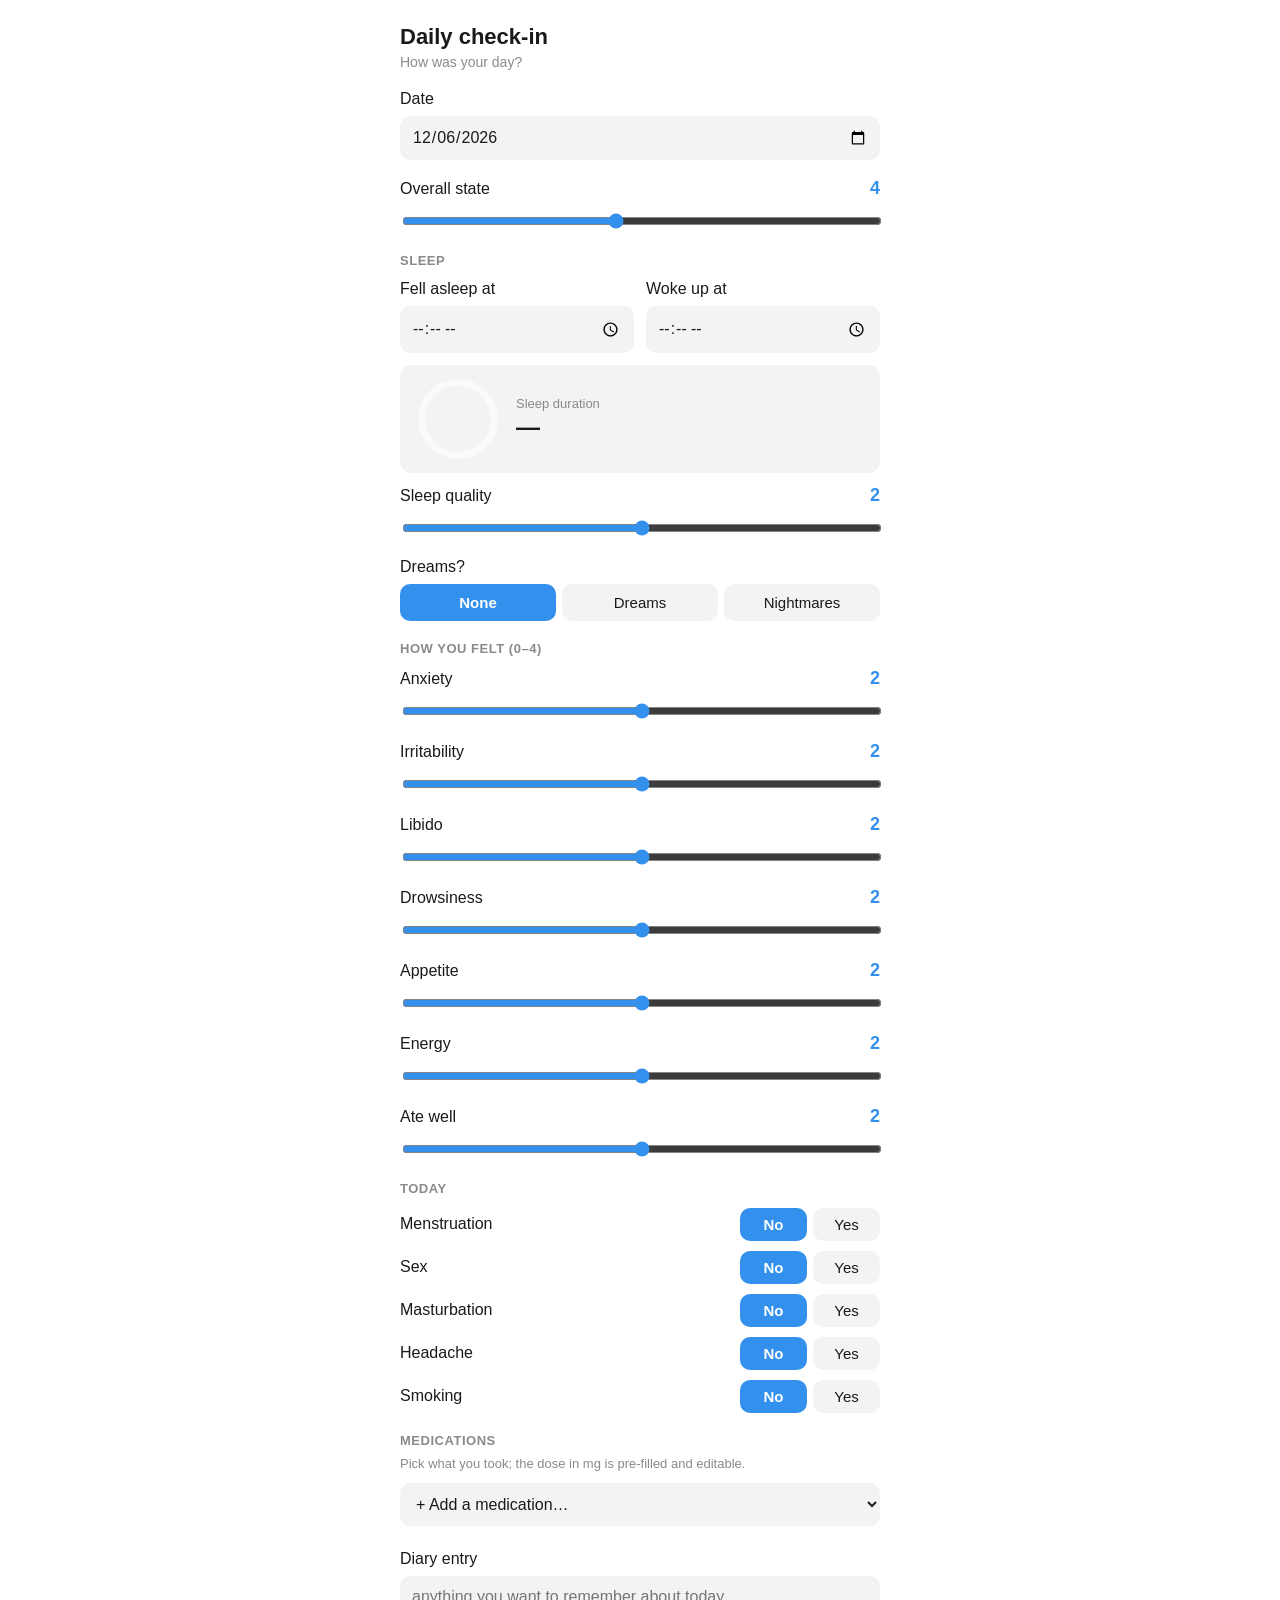
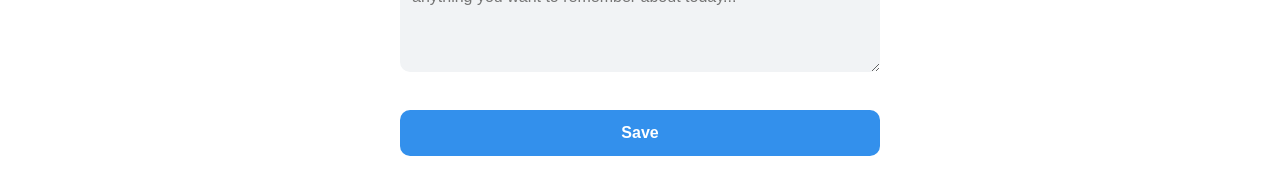
==== docs/index.html @ 918e532b "Add Smoking yes/no field Smoking toggle in the "Today" section, stored in a new "Smoking" column at " ====
<!DOCTYPE html>
<html lang="en">
<head>
  <meta charset="UTF-8">
  <meta name="viewport" content="width=device-width, initial-scale=1.0">
  <title>Makhi-Bot · daily questions</title>
  <!-- Telegram script: gives the form access to the theme, buttons and sending data to the bot -->
  <script src="https://telegram.org/js/telegram-web-app.js"></script>
  <!-- Load the stylesheet with the ?v= from the page URL so a new bot version busts the cache -->
  <script>
    (function () {
      var v = new URLSearchParams(location.search).get("v");
      var suffix = v ? "?v=" + encodeURIComponent(v) : "";
      document.write('<link rel="stylesheet" href="style.css' + suffix + '">');
    })();
  </script>
  <noscript><link rel="stylesheet" href="style.css"></noscript>
</head>
<body>
  <main class="card">
    <h1 data-translate="title">Daily check-in</h1>
    <p class="subtitle" data-translate="subtitle">How was your day?</p>

    <form id="form">

      <!-- ===== Date being filled in ===== -->
      <label class="field date-field">
        <span data-translate="q_date">Date</span>
        <input type="date" name="date" id="dateInput">
      </label>
      <p class="date-taken-msg" id="dateWarning" data-translate="date_taken" hidden>This date is already filled — pick another.</p>

      <!-- ===== Overall state (kept at the top, next to the date) ===== -->
      <label class="field slider">
        <span class="slider-head"><span data-translate="q_state">Overall state</span><output>4</output></span>
        <input type="range" name="state" min="0" max="9" value="4">
      </label>

      <!-- ===== Sleep ===== -->
      <section class="group">
        <h2 class="group-title" data-translate="sec_sleep">Sleep</h2>

        <div class="times">
          <label class="field">
            <span data-translate="q_bedtime">Fell asleep at</span>
            <input type="time" name="bedtime">
          </label>
          <label class="field">
            <span data-translate="q_wake">Woke up at</span>
            <input type="time" name="wake">
          </label>
        </div>

        <div class="sleep-viz">
          <svg viewBox="0 0 120 120" class="clock" aria-hidden="true">
            <circle cx="60" cy="60" r="52" class="ring-bg"></circle>
            <path id="sleepArc" class="ring-arc" d=""></path>
          </svg>
          <div class="sleep-duration">
            <span data-translate="sleep_duration_label">Sleep duration</span>
            <strong id="sleepDuration">—</strong>
          </div>
        </div>
      </section>

      <!-- ===== Sleep quality, dreams ===== -->
      <label class="field slider">
        <span class="slider-head"><span data-translate="q_sleep_quality">Sleep quality</span><output>2</output></span>
        <input type="range" name="sleep_quality" min="0" max="4" value="2">
      </label>

      <div class="field">
        <span class="label" data-translate="q_dreams">Dreams?</span>
        <div class="segmented" data-name="dreams">
          <label><input type="radio" name="dreams" value="none" checked><span data-translate="dream_none">None</span></label>
          <label><input type="radio" name="dreams" value="dreams"><span data-translate="dream_dreams">Dreams</span></label>
          <label><input type="radio" name="dreams" value="nightmares"><span data-translate="dream_nightmares">Nightmares</span></label>
        </div>
      </div>

      <label class="field" id="dreamNoteField" hidden>
        <span data-translate="q_dream_note">What was the dream about?</span>
        <textarea name="dream_note" rows="3" data-translate-placeholder="dream_note_placeholder" placeholder="what happened in the dream..."></textarea>
      </label>

      <!-- ===== Scales 1–5 ===== -->
      <section class="group">
        <h2 class="group-title" data-translate="sec_scales">How you felt (1–5)</h2>

        <label class="field slider">
          <span class="slider-head"><span data-translate="q_anxiety">Anxiety</span><output>2</output></span>
          <input type="range" name="anxiety" min="0" max="4" value="2">
        </label>
        <label class="field slider">
          <span class="slider-head"><span data-translate="q_irritability">Irritability</span><output>2</output></span>
          <input type="range" name="irritability" min="0" max="4" value="2">
        </label>
        <label class="field slider">
          <span class="slider-head"><span data-translate="q_libido">Libido</span><output>2</output></span>
          <input type="range" name="libido" min="0" max="4" value="2">
        </label>
        <label class="field slider">
          <span class="slider-head"><span data-translate="q_drowsiness">Drowsiness</span><output>2</output></span>
          <input type="range" name="drowsiness" min="0" max="4" value="2">
        </label>
        <label class="field slider">
          <span class="slider-head"><span data-translate="q_appetite">Appetite</span><output>2</output></span>
          <input type="range" name="appetite" min="0" max="4" value="2">
        </label>
        <label class="field slider">
          <span class="slider-head"><span data-translate="q_energy">Energy</span><output>2</output></span>
          <input type="range" name="energy" min="0" max="4" value="2">
        </label>
        <label class="field slider">
          <span class="slider-head"><span data-translate="q_ate_well">Ate well</span><output>2</output></span>
          <input type="range" name="ate_well" min="0" max="4" value="2">
        </label>
      </section>

      <!-- ===== Yes / No ===== -->
      <section class="group">
        <h2 class="group-title" data-translate="sec_today">Today</h2>

        <div class="field yesno">
          <span class="label" data-translate="q_menstruation">Menstruation</span>
          <div class="segmented small" data-name="menstruation">
            <label><input type="radio" name="menstruation" value="no" checked><span data-translate="no">No</span></label>
            <label><input type="radio" name="menstruation" value="yes"><span data-translate="yes">Yes</span></label>
          </div>
        </div>
        <div class="field yesno">
          <span class="label" data-translate="q_sex">Sex</span>
          <div class="segmented small" data-name="sex">
            <label><input type="radio" name="sex" value="no" checked><span data-translate="no">No</span></label>
            <label><input type="radio" name="sex" value="yes"><span data-translate="yes">Yes</span></label>
          </div>
        </div>
        <div class="field yesno">
          <span class="label" data-translate="q_masturbation">Masturbation</span>
          <div class="segmented small" data-name="masturbation">
            <label><input type="radio" name="masturbation" value="no" checked><span data-translate="no">No</span></label>
            <label><input type="radio" name="masturbation" value="yes"><span data-translate="yes">Yes</span></label>
          </div>
        </div>
        <div class="field yesno">
          <span class="label" data-translate="q_headache">Headache</span>
          <div class="segmented small" data-name="headache">
            <label><input type="radio" name="headache" value="no" checked><span data-translate="no">No</span></label>
            <label><input type="radio" name="headache" value="yes"><span data-translate="yes">Yes</span></label>
          </div>
        </div>
        <div class="field yesno">
          <span class="label" data-translate="q_smoking">Smoking</span>
          <div class="segmented small" data-name="smoking">
            <label><input type="radio" name="smoking" value="no" checked><span data-translate="no">No</span></label>
            <label><input type="radio" name="smoking" value="yes"><span data-translate="yes">Yes</span></label>
          </div>
        </div>
      </section>

      <!-- ===== Medications ===== -->
      <section class="group">
        <h2 class="group-title" data-translate="sec_meds">Medications</h2>
        <p class="hint" data-translate="meds_hint">Pick what you took; the dose in mg is pre-filled and editable.</p>

        <!-- Pick a drug from the list; it gets added as a row below (scales to a long list). -->
        <select id="medPicker" class="med-picker">
          <option value="" data-translate="med_add" selected>+ Add a medication…</option>
          <option value="Lamotrigine" data-translate="med_lamotrigine">Lamotrigine</option>
          <option value="Olanzapine" data-translate="med_olanzapine">Olanzapine</option>
          <option value="Fluoxetine" data-translate="med_fluoxetine">Fluoxetine</option>
          <option value="Trittico" data-translate="med_trittico">Trittico</option>
          <option value="Grandaxin" data-translate="med_grandaxin">Grandaxin</option>
          <option value="Ibuprofen" data-translate="med_ibuprofen">Ibuprofen</option>
          <option value="__other__" data-translate="med_other">Other…</option>
        </select>

        <!-- Added medications appear here, each with an editable mg field and a remove button. -->
        <div id="medList"></div>
      </section>

      <!-- ===== Diary ===== -->
      <label class="field">
        <span data-translate="q_note">Diary entry</span>
        <textarea name="note" rows="4" data-translate-placeholder="note_placeholder" placeholder="anything you want to remember about today..."></textarea>
      </label>

      <button type="submit" data-translate="submit">Save</button>
    </form>
  </main>

  <!-- Load app.js with the same ?v= cache-buster -->
  <script>
    (function () {
      var v = new URLSearchParams(location.search).get("v");
      var suffix = v ? "?v=" + encodeURIComponent(v) : "";
      document.write('<script src="app.js' + suffix + '"><\/script>');
    })();
  </script>
</body>
</html>
---- docs/style.css ----
/* Colors come from the Telegram theme; fallbacks apply when opened in a regular browser */
:root {
  --bg: var(--tg-theme-bg-color, #ffffff);
  --text: var(--tg-theme-text-color, #1a1a1a);
  --hint: var(--tg-theme-hint-color, #8a8a8a);
  --accent: var(--tg-theme-button-color, #3390ec);
  --accent-text: var(--tg-theme-button-text-color, #ffffff);
  --field-bg: var(--tg-theme-secondary-bg-color, #f1f3f5);
}

* { box-sizing: border-box; }

/* Make the `hidden` attribute win over class rules like `.field { display: block }`. */
[hidden] { display: none !important; }

body {
  margin: 0;
  font-family: -apple-system, "Segoe UI", Roboto, sans-serif;
  background: var(--bg);
  color: var(--text);
  padding: 16px;
}

.card {
  max-width: 480px;
  margin: 0 auto;
}

h1 {
  font-size: 22px;
  margin: 8px 0 4px;
}

.subtitle {
  color: var(--hint);
  margin: 0 0 20px;
  font-size: 14px;
}

/* ---- Sections ---- */
.group {
  border: none;
  margin: 0 0 12px;
  padding: 0;
}

.group-title {
  font-size: 13px;
  text-transform: uppercase;
  letter-spacing: 0.04em;
  color: var(--hint);
  margin: 20px 0 12px;
}

.hint {
  color: var(--hint);
  font-size: 13px;
  margin: -4px 0 12px;
}

/* ---- Generic field ---- */
.field {
  display: block;
  margin-bottom: 18px;
}

.field > span,
.field .label {
  display: block;
  margin-bottom: 8px;
  font-weight: 500;
}

select,
textarea,
input[type="time"],
input[type="date"],
input[type="number"] {
  width: 100%;
  font-size: 16px;
  font-family: inherit;
  padding: 12px;
  border: none;
  border-radius: 10px;
  background: var(--field-bg);
  color: var(--text);
  resize: vertical;
}

/* ---- Entry date + already-filled warning ---- */
.date-field input.taken {
  outline: 2px solid #e5484d;
  background: rgba(229, 72, 77, 0.12);
}
.date-taken-msg {
  color: #e5484d;
  font-size: 13px;
  margin: -10px 0 16px;
}
button:disabled {
  opacity: 0.5;
  cursor: not-allowed;
}

/* ---- Sleep: two time inputs + clock ---- */
.times {
  display: flex;
  gap: 12px;
}
.times .field { flex: 1; margin-bottom: 12px; }

.sleep-viz {
  display: flex;
  align-items: center;
  gap: 16px;
  background: var(--field-bg);
  border-radius: 12px;
  padding: 12px 16px;
}
.clock { width: 84px; height: 84px; flex: none; }
.ring-bg {
  fill: none;
  stroke: var(--bg);
  stroke-width: 10;
  opacity: 0.6;
}
.ring-arc {
  fill: none;
  stroke: var(--accent);
  stroke-width: 10;
  stroke-linecap: round;
}
.sleep-duration { display: flex; flex-direction: column; }
.sleep-duration span { color: var(--hint); font-size: 13px; }
.sleep-duration strong { font-size: 24px; margin-top: 2px; }

/* ---- Sliders (1–10) ---- */
/* Two-class selector so it beats `.field > span` and the flex layout actually applies. */
.slider .slider-head {
  display: flex;
  justify-content: space-between;
  align-items: baseline;
  gap: 12px;
}
.slider-head output {
  font-weight: 700;
  font-size: 18px;
  color: var(--accent);
}
input[type="range"] {
  width: 100%;
  margin-top: 6px;
  accent-color: var(--accent);
}

/* ---- Segmented control (dreams, yes/no) ---- */
.segmented {
  display: flex;
  gap: 6px;
}
.segmented label {
  flex: 1;
  position: relative;
  text-align: center;
}
.segmented input {
  position: absolute;
  opacity: 0;
  inset: 0;
  cursor: pointer;
}
.segmented span {
  display: block;
  padding: 10px 8px;
  border-radius: 10px;
  background: var(--field-bg);
  color: var(--text);
  font-size: 15px;
}
.segmented input:checked + span {
  background: var(--accent);
  color: var(--accent-text);
  font-weight: 600;
}

/* Yes/No rows: label left, small toggle right */
.yesno {
  display: flex;
  align-items: center;
  justify-content: space-between;
  gap: 12px;
  margin-bottom: 10px;
}
.yesno .label { margin-bottom: 0; }
.segmented.small { flex: none; width: 140px; }
.segmented.small span { padding: 8px 10px; }

/* ---- Medications (add from dropdown) ---- */
.med-picker { margin-bottom: 12px; }

.med {
  display: flex;
  align-items: center;
  gap: 12px;
  margin-bottom: 10px;
}
.med-name { flex: 1; font-weight: 500; }
.med-name-input {
  width: 100%;
  font-size: 16px;
  font-family: inherit;
  font-weight: 500;
  padding: 8px 10px;
  border: none;
  border-radius: 10px;
  background: var(--field-bg);
  color: var(--text);
}
.med-dose {
  display: flex;
  align-items: center;
  gap: 6px;
  flex: none;
}
.med-dose input {
  width: 72px;
  padding: 8px 10px;
  text-align: right;
}
.med-dose .unit { color: var(--hint); font-size: 14px; }
.med-remove {
  width: 32px;
  height: 32px;
  flex: none;
  margin: 0;
  padding: 0;
  font-size: 20px;
  line-height: 1;
  border-radius: 8px;
  background: var(--field-bg);
  color: var(--hint);
}

/* ---- Submit ---- */
button {
  width: 100%;
  padding: 14px;
  font-size: 16px;
  font-weight: 600;
  border: none;
  border-radius: 10px;
  background: var(--accent);
  color: var(--accent-text);
  cursor: pointer;
  margin-top: 16px;
}
button:active { opacity: 0.85; }
---- docs/style.css ----
/* Colors come from the Telegram theme; fallbacks apply when opened in a regular browser */
:root {
  --bg: var(--tg-theme-bg-color, #ffffff);
  --text: var(--tg-theme-text-color, #1a1a1a);
  --hint: var(--tg-theme-hint-color, #8a8a8a);
  --accent: var(--tg-theme-button-color, #3390ec);
  --accent-text: var(--tg-theme-button-text-color, #ffffff);
  --field-bg: var(--tg-theme-secondary-bg-color, #f1f3f5);
}

* { box-sizing: border-box; }

/* Make the `hidden` attribute win over class rules like `.field { display: block }`. */
[hidden] { display: none !important; }

body {
  margin: 0;
  font-family: -apple-system, "Segoe UI", Roboto, sans-serif;
  background: var(--bg);
  color: var(--text);
  padding: 16px;
}

.card {
  max-width: 480px;
  margin: 0 auto;
}

h1 {
  font-size: 22px;
  margin: 8px 0 4px;
}

.subtitle {
  color: var(--hint);
  margin: 0 0 20px;
  font-size: 14px;
}

/* ---- Sections ---- */
.group {
  border: none;
  margin: 0 0 12px;
  padding: 0;
}

.group-title {
  font-size: 13px;
  text-transform: uppercase;
  letter-spacing: 0.04em;
  color: var(--hint);
  margin: 20px 0 12px;
}

.hint {
  color: var(--hint);
  font-size: 13px;
  margin: -4px 0 12px;
}

/* ---- Generic field ---- */
.field {
  display: block;
  margin-bottom: 18px;
}

.field > span,
.field .label {
  display: block;
  margin-bottom: 8px;
  font-weight: 500;
}

select,
textarea,
input[type="time"],
input[type="date"],
input[type="number"] {
  width: 100%;
  font-size: 16px;
  font-family: inherit;
  padding: 12px;
  border: none;
  border-radius: 10px;
  background: var(--field-bg);
  color: var(--text);
  resize: vertical;
}

/* ---- Entry date + already-filled warning ---- */
.date-field input.taken {
  outline: 2px solid #e5484d;
  background: rgba(229, 72, 77, 0.12);
}
.date-taken-msg {
  color: #e5484d;
  font-size: 13px;
  margin: -10px 0 16px;
}
button:disabled {
  opacity: 0.5;
  cursor: not-allowed;
}

/* ---- Sleep: two time inputs + clock ---- */
.times {
  display: flex;
  gap: 12px;
}
.times .field { flex: 1; margin-bottom: 12px; }

.sleep-viz {
  display: flex;
  align-items: center;
  gap: 16px;
  background: var(--field-bg);
  border-radius: 12px;
  padding: 12px 16px;
}
.clock { width: 84px; height: 84px; flex: none; }
.ring-bg {
  fill: none;
  stroke: var(--bg);
  stroke-width: 10;
  opacity: 0.6;
}
.ring-arc {
  fill: none;
  stroke: var(--accent);
  stroke-width: 10;
  stroke-linecap: round;
}
.sleep-duration { display: flex; flex-direction: column; }
.sleep-duration span { color: var(--hint); font-size: 13px; }
.sleep-duration strong { font-size: 24px; margin-top: 2px; }

/* ---- Sliders (1–10) ---- */
/* Two-class selector so it beats `.field > span` and the flex layout actually applies. */
.slider .slider-head {
  display: flex;
  justify-content: space-between;
  align-items: baseline;
  gap: 12px;
}
.slider-head output {
  font-weight: 700;
  font-size: 18px;
  color: var(--accent);
}
input[type="range"] {
  width: 100%;
  margin-top: 6px;
  accent-color: var(--accent);
}

/* ---- Segmented control (dreams, yes/no) ---- */
.segmented {
  display: flex;
  gap: 6px;
}
.segmented label {
  flex: 1;
  position: relative;
  text-align: center;
}
.segmented input {
  position: absolute;
  opacity: 0;
  inset: 0;
  cursor: pointer;
}
.segmented span {
  display: block;
  padding: 10px 8px;
  border-radius: 10px;
  background: var(--field-bg);
  color: var(--text);
  font-size: 15px;
}
.segmented input:checked + span {
  background: var(--accent);
  color: var(--accent-text);
  font-weight: 600;
}

/* Yes/No rows: label left, small toggle right */
.yesno {
  display: flex;
  align-items: center;
  justify-content: space-between;
  gap: 12px;
  margin-bottom: 10px;
}
.yesno .label { margin-bottom: 0; }
.segmented.small { flex: none; width: 140px; }
.segmented.small span { padding: 8px 10px; }

/* ---- Medications (add from dropdown) ---- */
.med-picker { margin-bottom: 12px; }

.med {
  display: flex;
  align-items: center;
  gap: 12px;
  margin-bottom: 10px;
}
.med-name { flex: 1; font-weight: 500; }
.med-name-input {
  width: 100%;
  font-size: 16px;
  font-family: inherit;
  font-weight: 500;
  padding: 8px 10px;
  border: none;
  border-radius: 10px;
  background: var(--field-bg);
  color: var(--text);
}
.med-dose {
  display: flex;
  align-items: center;
  gap: 6px;
  flex: none;
}
.med-dose input {
  width: 72px;
  padding: 8px 10px;
  text-align: right;
}
.med-dose .unit { color: var(--hint); font-size: 14px; }
.med-remove {
  width: 32px;
  height: 32px;
  flex: none;
  margin: 0;
  padding: 0;
  font-size: 20px;
  line-height: 1;
  border-radius: 8px;
  background: var(--field-bg);
  color: var(--hint);
}

/* ---- Submit ---- */
button {
  width: 100%;
  padding: 14px;
  font-size: 16px;
  font-weight: 600;
  border: none;
  border-radius: 10px;
  background: var(--accent);
  color: var(--accent-text);
  cursor: pointer;
  margin-top: 16px;
}
button:active { opacity: 0.85; }
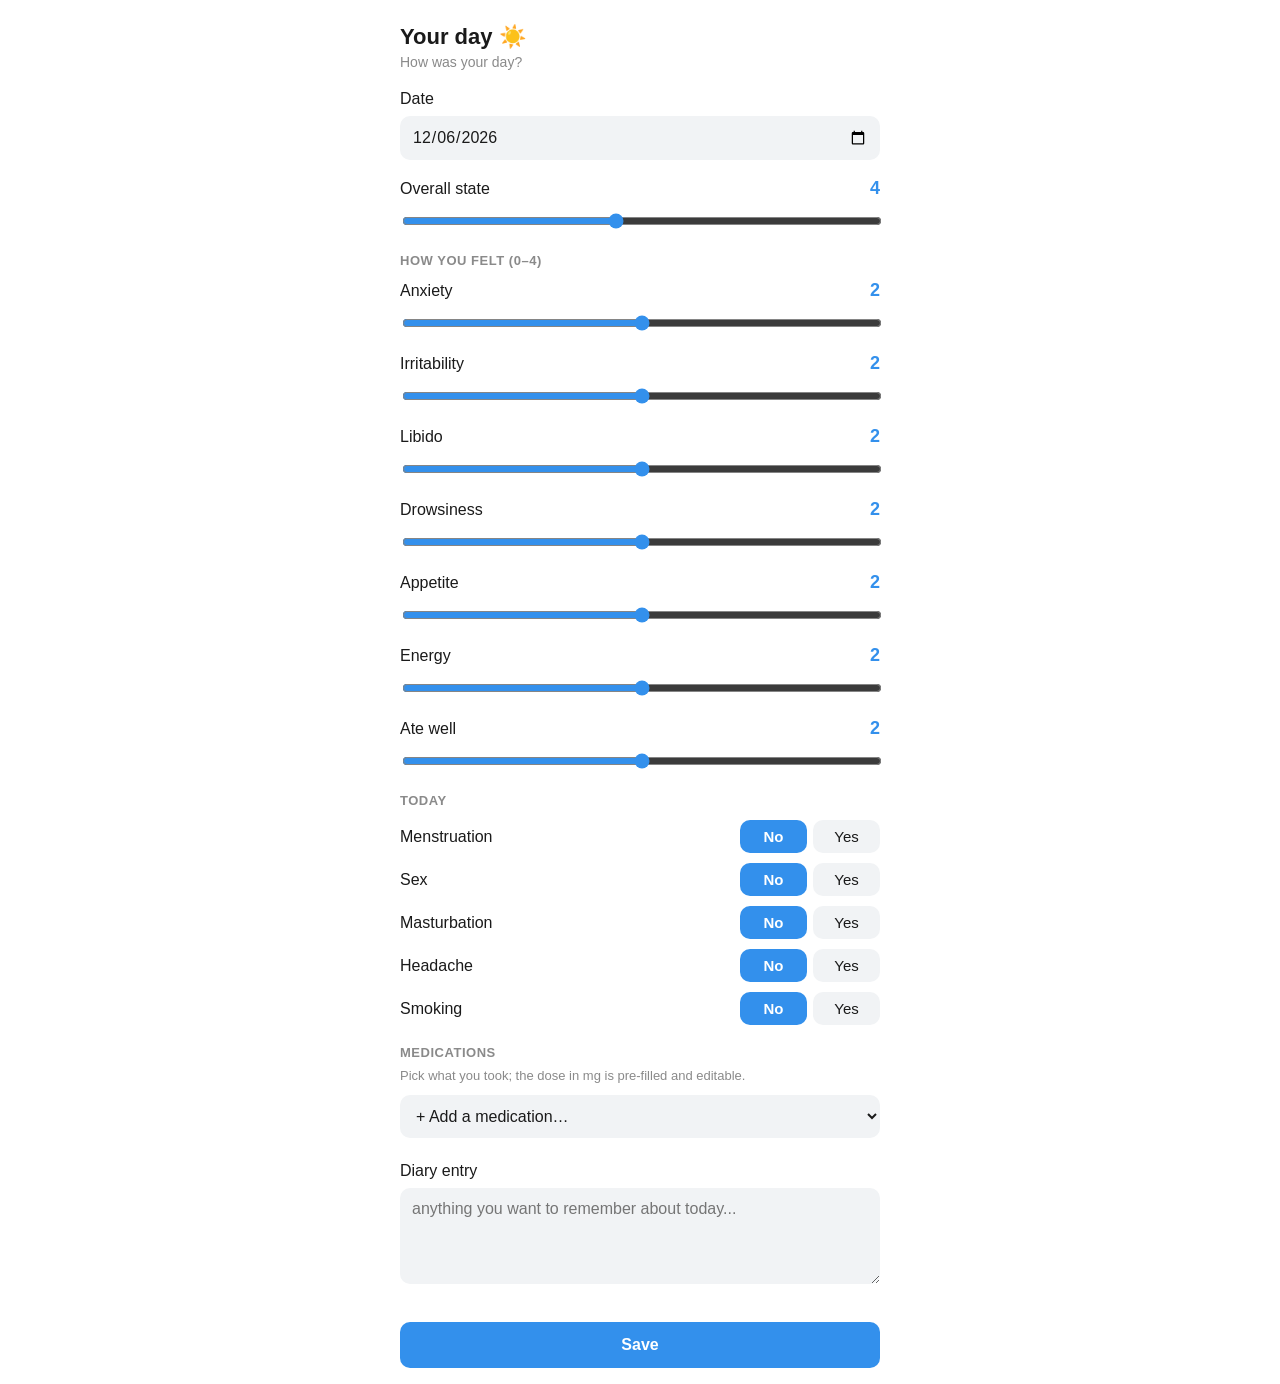
==== commit 7968cf07: "Split into Sleep and Day forms that merge into one row The Mini App is now two forms chosen by ?form" ====
--- a/docs/index.html
+++ b/docs/index.html
@@ -30,14 +30,14 @@
       </label>
       <p class="date-taken-msg" id="dateWarning" data-translate="date_taken" hidden>This date is already filled — pick another.</p>
 
-      <!-- ===== Overall state (kept at the top, next to the date) ===== -->
-      <label class="field slider">
+      <!-- ===== Overall state (top of the Day form) ===== -->
+      <label class="field slider part-day">
         <span class="slider-head"><span data-translate="q_state">Overall state</span><output>4</output></span>
         <input type="range" name="state" min="0" max="9" value="4">
       </label>
 
       <!-- ===== Sleep ===== -->
-      <section class="group">
+      <section class="group part-sleep">
         <h2 class="group-title" data-translate="sec_sleep">Sleep</h2>
 
         <div class="times">
@@ -64,12 +64,12 @@
       </section>
 
       <!-- ===== Sleep quality, dreams ===== -->
-      <label class="field slider">
+      <label class="field slider part-sleep">
         <span class="slider-head"><span data-translate="q_sleep_quality">Sleep quality</span><output>2</output></span>
         <input type="range" name="sleep_quality" min="0" max="4" value="2">
       </label>
 
-      <div class="field">
+      <div class="field part-sleep">
         <span class="label" data-translate="q_dreams">Dreams?</span>
         <div class="segmented" data-name="dreams">
           <label><input type="radio" name="dreams" value="none" checked><span data-translate="dream_none">None</span></label>
@@ -78,13 +78,13 @@
         </div>
       </div>
 
-      <label class="field" id="dreamNoteField" hidden>
+      <label class="field part-sleep" id="dreamNoteField" hidden>
         <span data-translate="q_dream_note">What was the dream about?</span>
         <textarea name="dream_note" rows="3" data-translate-placeholder="dream_note_placeholder" placeholder="what happened in the dream..."></textarea>
       </label>
 
       <!-- ===== Scales 1–5 ===== -->
-      <section class="group">
+      <section class="group part-day">
         <h2 class="group-title" data-translate="sec_scales">How you felt (1–5)</h2>
 
         <label class="field slider">
@@ -118,7 +118,7 @@
       </section>
 
       <!-- ===== Yes / No ===== -->
-      <section class="group">
+      <section class="group part-day">
         <h2 class="group-title" data-translate="sec_today">Today</h2>
 
         <div class="field yesno">
@@ -159,7 +159,7 @@
       </section>
 
       <!-- ===== Medications ===== -->
-      <section class="group">
+      <section class="group part-day">
         <h2 class="group-title" data-translate="sec_meds">Medications</h2>
         <p class="hint" data-translate="meds_hint">Pick what you took; the dose in mg is pre-filled and editable.</p>
 
@@ -180,7 +180,7 @@
       </section>
 
       <!-- ===== Diary ===== -->
-      <label class="field">
+      <label class="field part-day">
         <span data-translate="q_note">Diary entry</span>
         <textarea name="note" rows="4" data-translate-placeholder="note_placeholder" placeholder="anything you want to remember about today..."></textarea>
       </label>
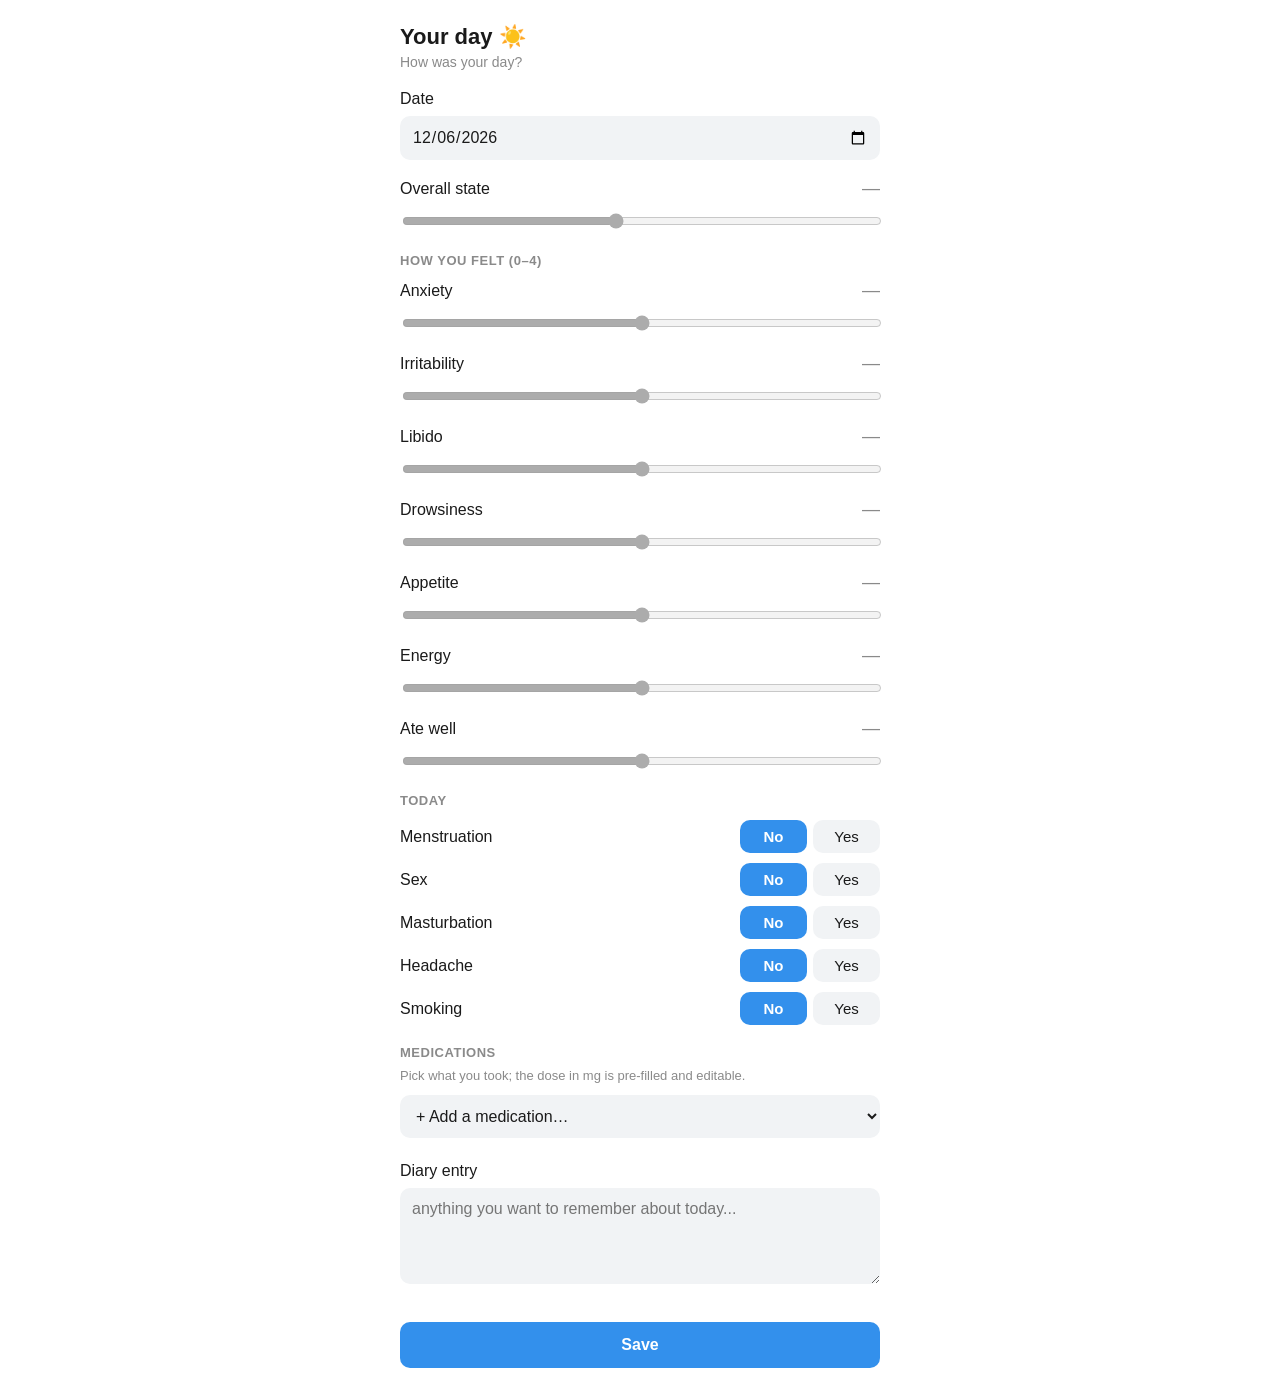
==== commit 9f67ead3: "Sliders start empty and grey until moved Numeric sliders now record nothing by default: they render " ====
--- a/docs/index.html
+++ b/docs/index.html
@@ -32,7 +32,7 @@
 
       <!-- ===== Overall state (top of the Day form) ===== -->
       <label class="field slider part-day">
-        <span class="slider-head"><span data-translate="q_state">Overall state</span><output>4</output></span>
+        <span class="slider-head"><span data-translate="q_state">Overall state</span><output>—</output></span>
         <input type="range" name="state" min="0" max="9" value="4">
       </label>
 
@@ -65,7 +65,7 @@
 
       <!-- ===== Sleep quality, dreams ===== -->
       <label class="field slider part-sleep">
-        <span class="slider-head"><span data-translate="q_sleep_quality">Sleep quality</span><output>2</output></span>
+        <span class="slider-head"><span data-translate="q_sleep_quality">Sleep quality</span><output>—</output></span>
         <input type="range" name="sleep_quality" min="0" max="4" value="2">
       </label>
 
@@ -75,6 +75,7 @@
           <label><input type="radio" name="dreams" value="none" checked><span data-translate="dream_none">None</span></label>
           <label><input type="radio" name="dreams" value="dreams"><span data-translate="dream_dreams">Dreams</span></label>
           <label><input type="radio" name="dreams" value="nightmares"><span data-translate="dream_nightmares">Nightmares</span></label>
+          <label><input type="radio" name="dreams" value="anxious"><span data-translate="dream_anxious">Anxious</span></label>
         </div>
       </div>
 
@@ -83,88 +84,12 @@
         <textarea name="dream_note" rows="3" data-translate-placeholder="dream_note_placeholder" placeholder="what happened in the dream..."></textarea>
       </label>
 
-      <!-- ===== Scales 1–5 ===== -->
-      <section class="group part-day">
-        <h2 class="group-title" data-translate="sec_scales">How you felt (1–5)</h2>
-
-        <label class="field slider">
-          <span class="slider-head"><span data-translate="q_anxiety">Anxiety</span><output>2</output></span>
-          <input type="range" name="anxiety" min="0" max="4" value="2">
-        </label>
-        <label class="field slider">
-          <span class="slider-head"><span data-translate="q_irritability">Irritability</span><output>2</output></span>
-          <input type="range" name="irritability" min="0" max="4" value="2">
-        </label>
-        <label class="field slider">
-          <span class="slider-head"><span data-translate="q_libido">Libido</span><output>2</output></span>
-          <input type="range" name="libido" min="0" max="4" value="2">
-        </label>
-        <label class="field slider">
-          <span class="slider-head"><span data-translate="q_drowsiness">Drowsiness</span><output>2</output></span>
-          <input type="range" name="drowsiness" min="0" max="4" value="2">
-        </label>
-        <label class="field slider">
-          <span class="slider-head"><span data-translate="q_appetite">Appetite</span><output>2</output></span>
-          <input type="range" name="appetite" min="0" max="4" value="2">
-        </label>
-        <label class="field slider">
-          <span class="slider-head"><span data-translate="q_energy">Energy</span><output>2</output></span>
-          <input type="range" name="energy" min="0" max="4" value="2">
-        </label>
-        <label class="field slider">
-          <span class="slider-head"><span data-translate="q_ate_well">Ate well</span><output>2</output></span>
-          <input type="range" name="ate_well" min="0" max="4" value="2">
-        </label>
-      </section>
-
-      <!-- ===== Yes / No ===== -->
-      <section class="group part-day">
-        <h2 class="group-title" data-translate="sec_today">Today</h2>
-
-        <div class="field yesno">
-          <span class="label" data-translate="q_menstruation">Menstruation</span>
-          <div class="segmented small" data-name="menstruation">
-            <label><input type="radio" name="menstruation" value="no" checked><span data-translate="no">No</span></label>
-            <label><input type="radio" name="menstruation" value="yes"><span data-translate="yes">Yes</span></label>
-          </div>
-        </div>
-        <div class="field yesno">
-          <span class="label" data-translate="q_sex">Sex</span>
-          <div class="segmented small" data-name="sex">
-            <label><input type="radio" name="sex" value="no" checked><span data-translate="no">No</span></label>
-            <label><input type="radio" name="sex" value="yes"><span data-translate="yes">Yes</span></label>
-          </div>
-        </div>
-        <div class="field yesno">
-          <span class="label" data-translate="q_masturbation">Masturbation</span>
-          <div class="segmented small" data-name="masturbation">
-            <label><input type="radio" name="masturbation" value="no" checked><span data-translate="no">No</span></label>
-            <label><input type="radio" name="masturbation" value="yes"><span data-translate="yes">Yes</span></label>
-          </div>
-        </div>
-        <div class="field yesno">
-          <span class="label" data-translate="q_headache">Headache</span>
-          <div class="segmented small" data-name="headache">
-            <label><input type="radio" name="headache" value="no" checked><span data-translate="no">No</span></label>
-            <label><input type="radio" name="headache" value="yes"><span data-translate="yes">Yes</span></label>
-          </div>
-        </div>
-        <div class="field yesno">
-          <span class="label" data-translate="q_smoking">Smoking</span>
-          <div class="segmented small" data-name="smoking">
-            <label><input type="radio" name="smoking" value="no" checked><span data-translate="no">No</span></label>
-            <label><input type="radio" name="smoking" value="yes"><span data-translate="yes">Yes</span></label>
-          </div>
-        </div>
-      </section>
-
-      <!-- ===== Medications ===== -->
-      <section class="group part-day">
-        <h2 class="group-title" data-translate="sec_meds">Medications</h2>
+      <!-- ===== Medications (sleep) ===== -->
+      <section class="group part-sleep medications">
+        <h2 class="group-title" data-translate="sec_meds_sleep">Medications (sleep)</h2>
         <p class="hint" data-translate="meds_hint">Pick what you took; the dose in mg is pre-filled and editable.</p>
 
-        <!-- Pick a drug from the list; it gets added as a row below (scales to a long list). -->
-        <select id="medPicker" class="med-picker">
+        <select class="med-picker">
           <option value="" data-translate="med_add" selected>+ Add a medication…</option>
           <option value="Lamotrigine" data-translate="med_lamotrigine">Lamotrigine</option>
           <option value="Olanzapine" data-translate="med_olanzapine">Olanzapine</option>
@@ -175,8 +100,103 @@
           <option value="__other__" data-translate="med_other">Other…</option>
         </select>
 
+        <div class="med-list"></div>
+      </section>
+
+      <!-- ===== Scales 1–5 ===== -->
+      <section class="group part-day">
+        <h2 class="group-title" data-translate="sec_scales">How you felt (1–5)</h2>
+
+        <label class="field slider">
+          <span class="slider-head"><span data-translate="q_anxiety">Anxiety</span><output>—</output></span>
+          <input type="range" name="anxiety" min="0" max="4" value="2">
+        </label>
+        <label class="field slider">
+          <span class="slider-head"><span data-translate="q_irritability">Irritability</span><output>—</output></span>
+          <input type="range" name="irritability" min="0" max="4" value="2">
+        </label>
+        <label class="field slider">
+          <span class="slider-head"><span data-translate="q_libido">Libido</span><output>—</output></span>
+          <input type="range" name="libido" min="0" max="4" value="2">
+        </label>
+        <label class="field slider">
+          <span class="slider-head"><span data-translate="q_drowsiness">Drowsiness</span><output>—</output></span>
+          <input type="range" name="drowsiness" min="0" max="4" value="2">
+        </label>
+        <label class="field slider">
+          <span class="slider-head"><span data-translate="q_appetite">Appetite</span><output>—</output></span>
+          <input type="range" name="appetite" min="0" max="4" value="2">
+        </label>
+        <label class="field slider">
+          <span class="slider-head"><span data-translate="q_energy">Energy</span><output>—</output></span>
+          <input type="range" name="energy" min="0" max="4" value="2">
+        </label>
+        <label class="field slider">
+          <span class="slider-head"><span data-translate="q_ate_well">Ate well</span><output>—</output></span>
+          <input type="range" name="ate_well" min="0" max="4" value="2">
+        </label>
+      </section>
+
+      <!-- ===== Yes / No ===== -->
+      <section class="group part-day">
+        <h2 class="group-title" data-translate="sec_today">Today</h2>
+
+        <div class="field yesno">
+          <span class="label" data-translate="q_menstruation">Menstruation</span>
+          <div class="segmented small" data-name="menstruation">
+            <label><input type="radio" name="menstruation" value="no" checked><span data-translate="no">No</span></label>
+            <label><input type="radio" name="menstruation" value="yes"><span data-translate="yes">Yes</span></label>
+          </div>
+        </div>
+        <div class="field yesno">
+          <span class="label" data-translate="q_sex">Sex</span>
+          <div class="segmented small" data-name="sex">
+            <label><input type="radio" name="sex" value="no" checked><span data-translate="no">No</span></label>
+            <label><input type="radio" name="sex" value="yes"><span data-translate="yes">Yes</span></label>
+          </div>
+        </div>
+        <div class="field yesno">
+          <span class="label" data-translate="q_masturbation">Masturbation</span>
+          <div class="segmented small" data-name="masturbation">
+            <label><input type="radio" name="masturbation" value="no" checked><span data-translate="no">No</span></label>
+            <label><input type="radio" name="masturbation" value="yes"><span data-translate="yes">Yes</span></label>
+          </div>
+        </div>
+        <div class="field yesno">
+          <span class="label" data-translate="q_headache">Headache</span>
+          <div class="segmented small" data-name="headache">
+            <label><input type="radio" name="headache" value="no" checked><span data-translate="no">No</span></label>
+            <label><input type="radio" name="headache" value="yes"><span data-translate="yes">Yes</span></label>
+          </div>
+        </div>
+        <div class="field yesno">
+          <span class="label" data-translate="q_smoking">Smoking</span>
+          <div class="segmented small" data-name="smoking">
+            <label><input type="radio" name="smoking" value="no" checked><span data-translate="no">No</span></label>
+            <label><input type="radio" name="smoking" value="yes"><span data-translate="yes">Yes</span></label>
+          </div>
+        </div>
+      </section>
+
+      <!-- ===== Medications (day) ===== -->
+      <section class="group part-day medications">
+        <h2 class="group-title" data-translate="sec_meds">Medications</h2>
+        <p class="hint" data-translate="meds_hint">Pick what you took; the dose in mg is pre-filled and editable.</p>
+
+        <!-- Pick a drug from the list; it gets added as a row below (scales to a long list). -->
+        <select class="med-picker">
+          <option value="" data-translate="med_add" selected>+ Add a medication…</option>
+          <option value="Lamotrigine" data-translate="med_lamotrigine">Lamotrigine</option>
+          <option value="Olanzapine" data-translate="med_olanzapine">Olanzapine</option>
+          <option value="Fluoxetine" data-translate="med_fluoxetine">Fluoxetine</option>
+          <option value="Trittico" data-translate="med_trittico">Trittico</option>
+          <option value="Grandaxin" data-translate="med_grandaxin">Grandaxin</option>
+          <option value="Ibuprofen" data-translate="med_ibuprofen">Ibuprofen</option>
+          <option value="__other__" data-translate="med_other">Other…</option>
+        </select>
+
         <!-- Added medications appear here, each with an editable mg field and a remove button. -->
-        <div id="medList"></div>
+        <div class="med-list"></div>
       </section>
 
       <!-- ===== Diary ===== -->
--- a/docs/style.css
+++ b/docs/style.css
@@ -151,6 +151,16 @@
   width: 100%;
   margin-top: 6px;
   accent-color: var(--accent);
+}
+
+/* Untouched slider: grey and no value shown, until the user moves it. */
+.slider.untouched input[type="range"] {
+  accent-color: var(--hint);
+  opacity: 0.7;
+}
+.slider.untouched output {
+  color: var(--hint);
+  font-weight: 400;
 }
 
 /* ---- Segmented control (dreams, yes/no) ---- */
--- a/docs/style.css
+++ b/docs/style.css
@@ -151,6 +151,16 @@
   width: 100%;
   margin-top: 6px;
   accent-color: var(--accent);
+}
+
+/* Untouched slider: grey and no value shown, until the user moves it. */
+.slider.untouched input[type="range"] {
+  accent-color: var(--hint);
+  opacity: 0.7;
+}
+.slider.untouched output {
+  color: var(--hint);
+  font-weight: 400;
 }
 
 /* ---- Segmented control (dreams, yes/no) ---- */
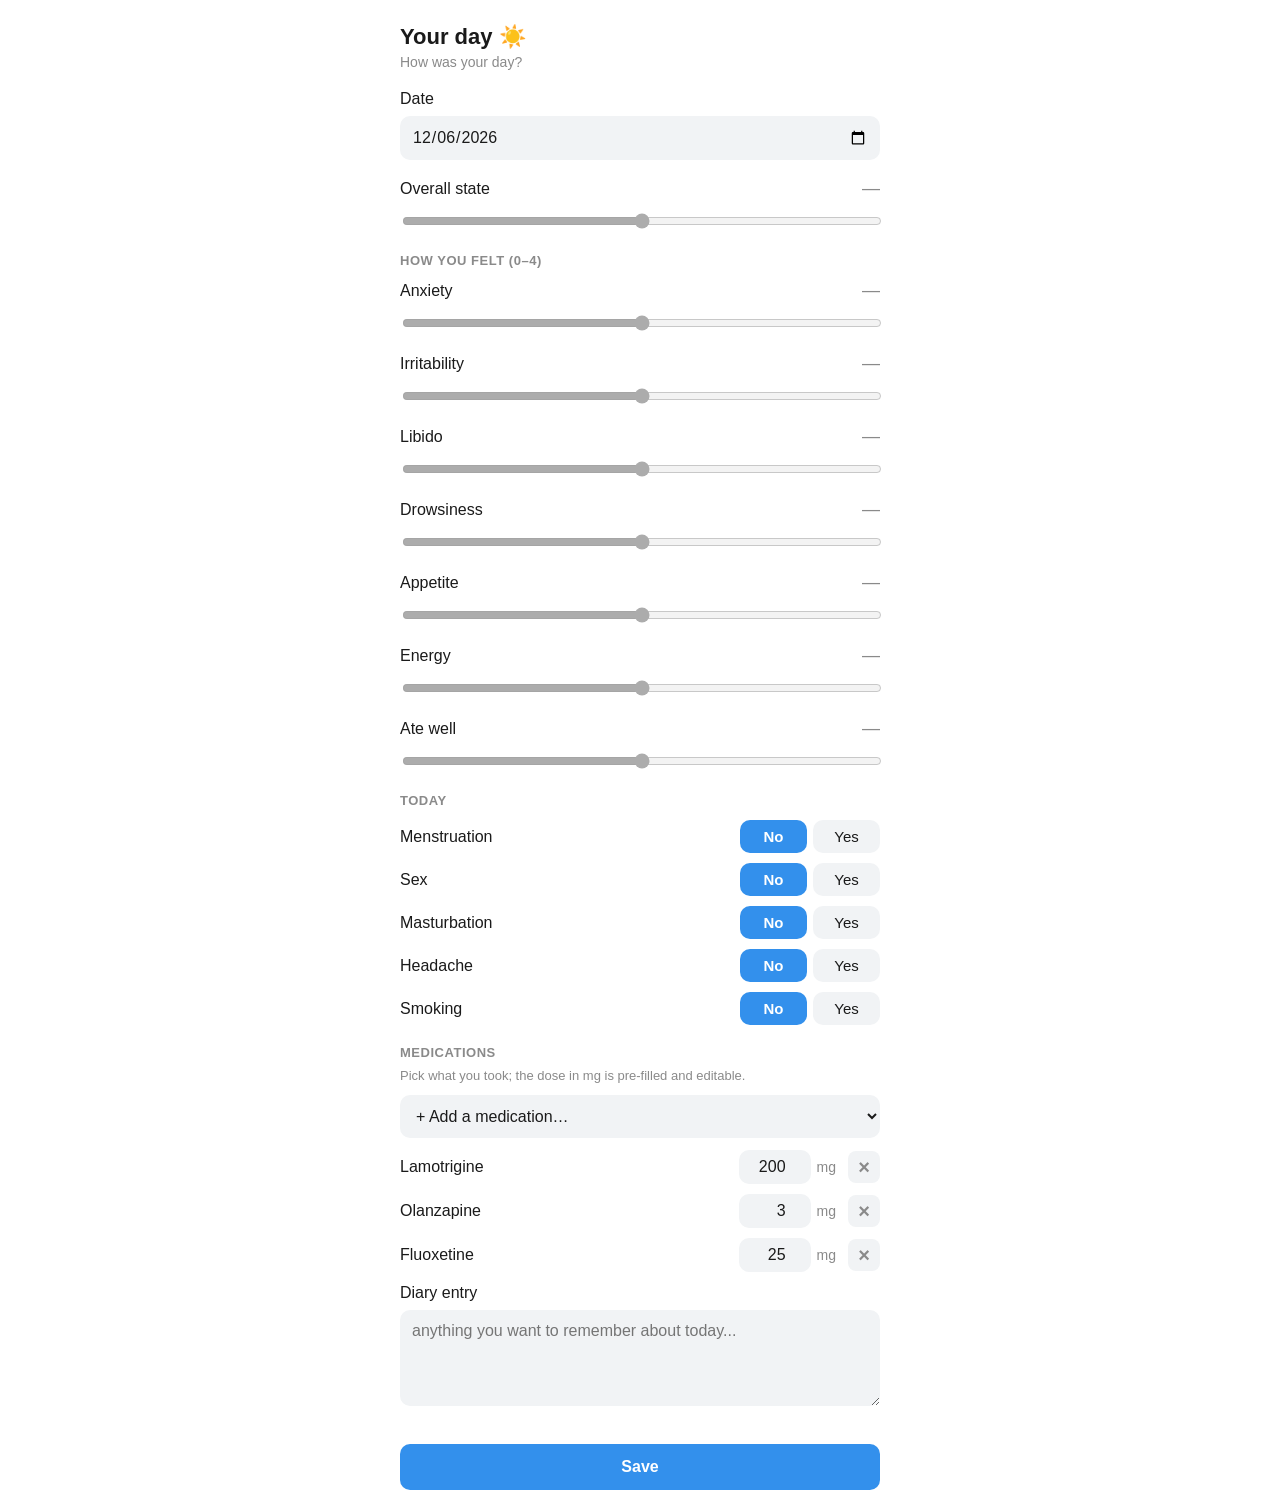
==== commit 1e8a44c7: "Overall state 0-10; pre-fill usual medications Overall state slider now 0-10 (calendar bottom-half s" ====
--- a/docs/index.html
+++ b/docs/index.html
@@ -33,7 +33,7 @@
       <!-- ===== Overall state (top of the Day form) ===== -->
       <label class="field slider part-day">
         <span class="slider-head"><span data-translate="q_state">Overall state</span><output>—</output></span>
-        <input type="range" name="state" min="0" max="9" value="4">
+        <input type="range" name="state" min="0" max="10" value="5">
       </label>
 
       <!-- ===== Sleep ===== -->
--- a/docs/style.css
+++ b/docs/style.css
@@ -251,6 +251,91 @@
   color: var(--hint);
 }
 
+/* ---- Calendar ---- */
+:root {
+  --cal-missing: #868b94;  /* a part that isn't filled (within a filled day) */
+  --cal-unrated: #5f6b7a;  /* a part that's filled but its rating wasn't set */
+}
+.cal-header {
+  display: flex;
+  align-items: center;
+  justify-content: space-between;
+  margin: 4px 0 16px;
+}
+.cal-header h1 { font-size: 18px; margin: 0; }
+.cal-nav {
+  width: 40px;
+  height: 40px;
+  margin: 0;
+  padding: 0;
+  font-size: 22px;
+  border-radius: 10px;
+  background: var(--field-bg);
+  color: var(--text);
+}
+.cal-weekdays,
+.cal-grid {
+  display: grid;
+  grid-template-columns: repeat(7, 1fr);
+  gap: 4px;
+}
+.cal-weekdays { margin-bottom: 6px; }
+.cal-weekdays span { text-align: center; color: var(--hint); font-size: 12px; }
+
+.cal-day,
+.cal-blank { position: relative; aspect-ratio: 1; }
+.cal-day {
+  border-radius: 8px;
+  overflow: hidden;
+  background: var(--field-bg);
+}
+.cal-day.today { outline: 2px solid var(--accent); outline-offset: -2px; }
+.cal-half { position: absolute; left: 0; right: 0; height: 50%; }
+.cal-top { top: 0; }
+.cal-bot { bottom: 0; }
+.cal-num {
+  position: absolute;
+  inset: 0;
+  display: flex;
+  align-items: center;
+  justify-content: center;
+  font-size: 13px;
+  font-weight: 600;
+  color: var(--text);
+}
+/* On a filled day the halves are coloured, so the number goes white with a shadow. */
+.cal-day.filled .cal-num {
+  color: #fff;
+  text-shadow: 0 1px 2px rgba(0, 0, 0, 0.45);
+}
+
+.cal-legend {
+  margin-top: 20px;
+  display: flex;
+  flex-direction: column;
+  gap: 10px;
+  color: var(--hint);
+  font-size: 13px;
+}
+.cal-legend-row { display: flex; align-items: center; gap: 10px; }
+.cal-legend-cell {
+  position: relative;
+  width: 22px;
+  height: 22px;
+  border-radius: 6px;
+  overflow: hidden;
+  flex: none;
+}
+.cal-legend-cell .cal-top { background: hsl(90, 62%, 45%); }
+.cal-legend-cell .cal-bot { background: hsl(30, 62%, 45%); }
+.cal-scale {
+  width: 88px;
+  height: 12px;
+  border-radius: 6px;
+  flex: none;
+  background: linear-gradient(to right, hsl(0, 62%, 45%), hsl(65, 62%, 45%), hsl(130, 62%, 45%));
+}
+
 /* ---- Submit ---- */
 button {
   width: 100%;
--- a/docs/style.css
+++ b/docs/style.css
@@ -251,6 +251,91 @@
   color: var(--hint);
 }
 
+/* ---- Calendar ---- */
+:root {
+  --cal-missing: #868b94;  /* a part that isn't filled (within a filled day) */
+  --cal-unrated: #5f6b7a;  /* a part that's filled but its rating wasn't set */
+}
+.cal-header {
+  display: flex;
+  align-items: center;
+  justify-content: space-between;
+  margin: 4px 0 16px;
+}
+.cal-header h1 { font-size: 18px; margin: 0; }
+.cal-nav {
+  width: 40px;
+  height: 40px;
+  margin: 0;
+  padding: 0;
+  font-size: 22px;
+  border-radius: 10px;
+  background: var(--field-bg);
+  color: var(--text);
+}
+.cal-weekdays,
+.cal-grid {
+  display: grid;
+  grid-template-columns: repeat(7, 1fr);
+  gap: 4px;
+}
+.cal-weekdays { margin-bottom: 6px; }
+.cal-weekdays span { text-align: center; color: var(--hint); font-size: 12px; }
+
+.cal-day,
+.cal-blank { position: relative; aspect-ratio: 1; }
+.cal-day {
+  border-radius: 8px;
+  overflow: hidden;
+  background: var(--field-bg);
+}
+.cal-day.today { outline: 2px solid var(--accent); outline-offset: -2px; }
+.cal-half { position: absolute; left: 0; right: 0; height: 50%; }
+.cal-top { top: 0; }
+.cal-bot { bottom: 0; }
+.cal-num {
+  position: absolute;
+  inset: 0;
+  display: flex;
+  align-items: center;
+  justify-content: center;
+  font-size: 13px;
+  font-weight: 600;
+  color: var(--text);
+}
+/* On a filled day the halves are coloured, so the number goes white with a shadow. */
+.cal-day.filled .cal-num {
+  color: #fff;
+  text-shadow: 0 1px 2px rgba(0, 0, 0, 0.45);
+}
+
+.cal-legend {
+  margin-top: 20px;
+  display: flex;
+  flex-direction: column;
+  gap: 10px;
+  color: var(--hint);
+  font-size: 13px;
+}
+.cal-legend-row { display: flex; align-items: center; gap: 10px; }
+.cal-legend-cell {
+  position: relative;
+  width: 22px;
+  height: 22px;
+  border-radius: 6px;
+  overflow: hidden;
+  flex: none;
+}
+.cal-legend-cell .cal-top { background: hsl(90, 62%, 45%); }
+.cal-legend-cell .cal-bot { background: hsl(30, 62%, 45%); }
+.cal-scale {
+  width: 88px;
+  height: 12px;
+  border-radius: 6px;
+  flex: none;
+  background: linear-gradient(to right, hsl(0, 62%, 45%), hsl(65, 62%, 45%), hsl(130, 62%, 45%));
+}
+
 /* ---- Submit ---- */
 button {
   width: 100%;
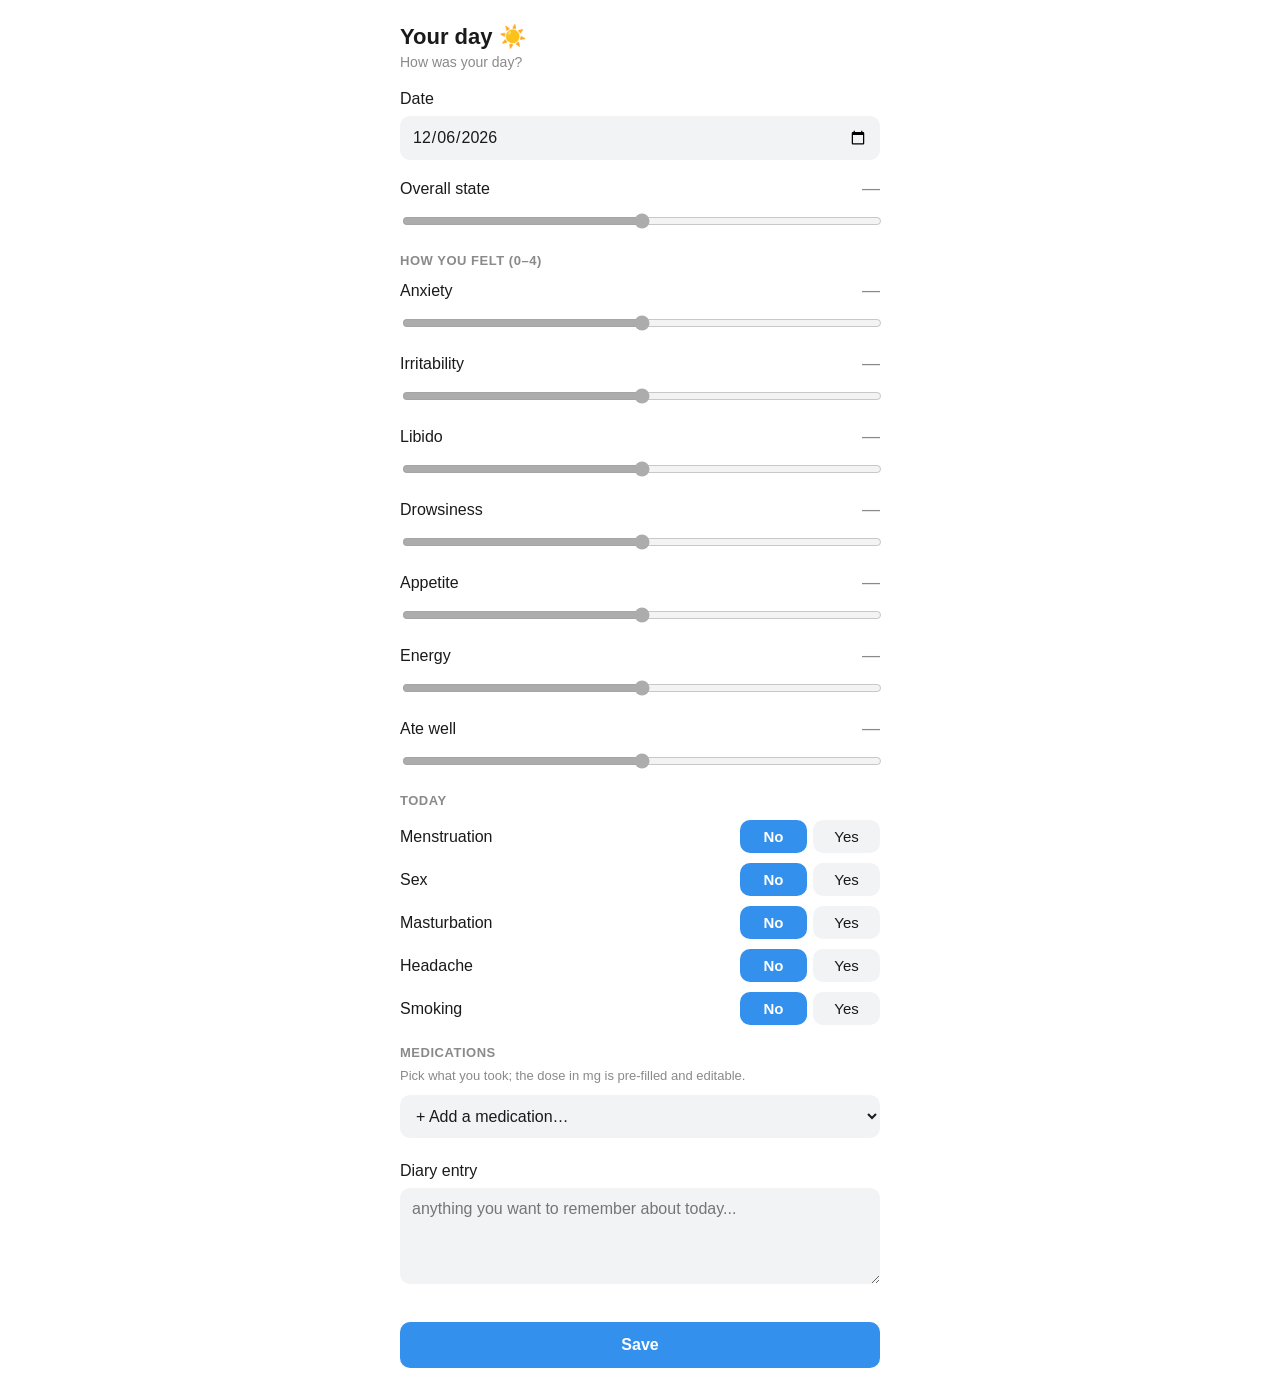
==== commit 9d34651e: "refactorind: fields renamed" ====
--- a/docs/index.html
+++ b/docs/index.html
@@ -63,10 +63,10 @@
         </div>
       </section>
 
-      <!-- ===== Sleep quality, dreams ===== -->
+      <!-- ===== How rested, dreams ===== -->
       <label class="field slider part-sleep">
-        <span class="slider-head"><span data-translate="q_sleep_quality">Sleep quality</span><output>—</output></span>
-        <input type="range" name="sleep_quality" min="0" max="4" value="2">
+        <span class="slider-head"><span data-translate="q_rested">How rested</span><output>—</output></span>
+        <input type="range" name="rested" min="0" max="4" value="2">
       </label>
 
       <div class="field part-sleep">
--- a/docs/style.css
+++ b/docs/style.css
@@ -102,6 +102,13 @@
   cursor: not-allowed;
 }
 
+/* A locked date (editing an existing entry) — visible but not changeable. */
+input[type="date"]:disabled {
+  opacity: 1;
+  color: var(--text);
+  cursor: default;
+}
+
 /* ---- Sleep: two time inputs + clock ---- */
 .times {
   display: flex;
@@ -290,9 +297,10 @@
   background: var(--field-bg);
 }
 .cal-day.today { outline: 2px solid var(--accent); outline-offset: -2px; }
-.cal-half { position: absolute; left: 0; right: 0; height: 50%; }
+.cal-half { position: absolute; left: 0; right: 0; height: 50%; cursor: pointer; }
 .cal-top { top: 0; }
 .cal-bot { bottom: 0; }
+.cal-half:active { filter: brightness(1.15); }
 .cal-num {
   position: absolute;
   inset: 0;
@@ -302,6 +310,7 @@
   font-size: 13px;
   font-weight: 600;
   color: var(--text);
+  pointer-events: none; /* let taps reach the halves underneath */
 }
 /* On a filled day the halves are coloured, so the number goes white with a shadow. */
 .cal-day.filled .cal-num {
--- a/docs/style.css
+++ b/docs/style.css
@@ -102,6 +102,13 @@
   cursor: not-allowed;
 }
 
+/* A locked date (editing an existing entry) — visible but not changeable. */
+input[type="date"]:disabled {
+  opacity: 1;
+  color: var(--text);
+  cursor: default;
+}
+
 /* ---- Sleep: two time inputs + clock ---- */
 .times {
   display: flex;
@@ -290,9 +297,10 @@
   background: var(--field-bg);
 }
 .cal-day.today { outline: 2px solid var(--accent); outline-offset: -2px; }
-.cal-half { position: absolute; left: 0; right: 0; height: 50%; }
+.cal-half { position: absolute; left: 0; right: 0; height: 50%; cursor: pointer; }
 .cal-top { top: 0; }
 .cal-bot { bottom: 0; }
+.cal-half:active { filter: brightness(1.15); }
 .cal-num {
   position: absolute;
   inset: 0;
@@ -302,6 +310,7 @@
   font-size: 13px;
   font-weight: 600;
   color: var(--text);
+  pointer-events: none; /* let taps reach the halves underneath */
 }
 /* On a filled day the halves are coloured, so the number goes white with a shadow. */
 .cal-day.filled .cal-num {
